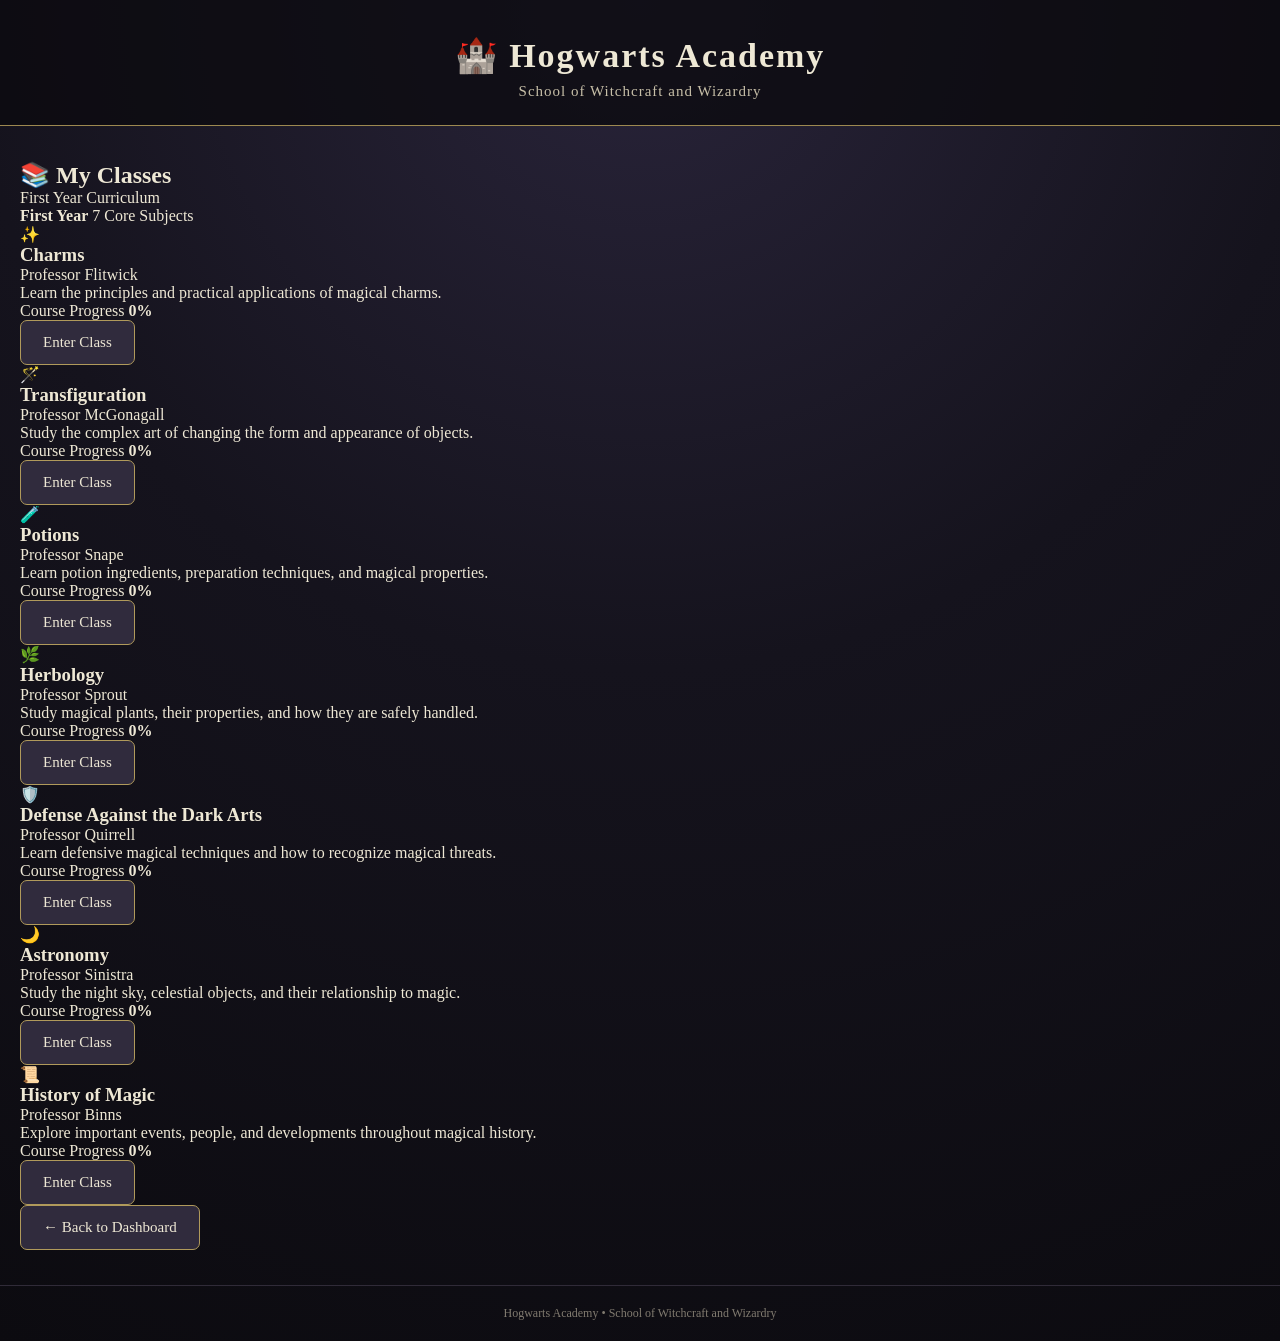
==== classes.html @ 238644bc "Create classes.html" ====
<!DOCTYPE html>
<html lang="en">
<head>
    <meta charset="UTF-8">
    <meta name="viewport" content="width=device-width, initial-scale=1.0">
    <title>Classes | Hogwarts Academy</title>
    <link rel="stylesheet" href="style.css">
</head>

<body>

    <header>
        <h1>🏰 Hogwarts Academy</h1>
        <p>School of Witchcraft and Wizardry</p>
    </header>

    <main>

        <section class="classes-page">

            <div class="page-heading">
                <h2>📚 My Classes</h2>
                <p>First Year Curriculum</p>
            </div>

            <div class="year-status">
                <strong>First Year</strong>
                <span>7 Core Subjects</span>
            </div>

            <div class="class-grid">

                <!-- CHARMS -->
                <article class="class-card">
                    <div class="class-icon">✨</div>
                    <h3>Charms</h3>
                    <p class="professor">Professor Flitwick</p>
                    <p class="class-description">
                        Learn the principles and practical applications of magical charms.
                    </p>

                    <div class="class-progress">
                        <span>Course Progress</span>
                        <strong>0%</strong>
                    </div>

                    <div class="progress-bar">
                        <div class="progress-fill"></div>
                    </div>

                    <button onclick="enterClass('Charms')">
                        Enter Class
                    </button>
                </article>

                <!-- TRANSFIGURATION -->
                <article class="class-card">
                    <div class="class-icon">🪄</div>
                    <h3>Transfiguration</h3>
                    <p class="professor">Professor McGonagall</p>
                    <p class="class-description">
                        Study the complex art of changing the form and appearance of objects.
                    </p>

                    <div class="class-progress">
                        <span>Course Progress</span>
                        <strong>0%</strong>
                    </div>

                    <div class="progress-bar">
                        <div class="progress-fill"></div>
                    </div>

                    <button onclick="enterClass('Transfiguration')">
                        Enter Class
                    </button>
                </article>

                <!-- POTIONS -->
                <article class="class-card">
                    <div class="class-icon">🧪</div>
                    <h3>Potions</h3>
                    <p class="professor">Professor Snape</p>
                    <p class="class-description">
                        Learn potion ingredients, preparation techniques, and magical properties.
                    </p>

                    <div class="class-progress">
                        <span>Course Progress</span>
                        <strong>0%</strong>
                    </div>

                    <div class="progress-bar">
                        <div class="progress-fill"></div>
                    </div>

                    <button onclick="enterClass('Potions')">
                        Enter Class
                    </button>
                </article>

                <!-- HERBOLOGY -->
                <article class="class-card">
                    <div class="class-icon">🌿</div>
                    <h3>Herbology</h3>
                    <p class="professor">Professor Sprout</p>
                    <p class="class-description">
                        Study magical plants, their properties, and how they are safely handled.
                    </p>

                    <div class="class-progress">
                        <span>Course Progress</span>
                        <strong>0%</strong>
                    </div>

                    <div class="progress-bar">
                        <div class="progress-fill"></div>
                    </div>

                    <button onclick="enterClass('Herbology')">
                        Enter Class
                    </button>
                </article>

                <!-- DEFENSE AGAINST THE DARK ARTS -->
                <article class="class-card">
                    <div class="class-icon">🛡️</div>
                    <h3>Defense Against the Dark Arts</h3>
                    <p class="professor">Professor Quirrell</p>
                    <p class="class-description">
                        Learn defensive magical techniques and how to recognize magical threats.
                    </p>

                    <div class="class-progress">
                        <span>Course Progress</span>
                        <strong>0%</strong>
                    </div>

                    <div class="progress-bar">
                        <div class="progress-fill"></div>
                    </div>

                    <button onclick="enterClass('Defense Against the Dark Arts')">
                        Enter Class
                    </button>
                </article>

                <!-- ASTRONOMY -->
                <article class="class-card">
                    <div class="class-icon">🌙</div>
                    <h3>Astronomy</h3>
                    <p class="professor">Professor Sinistra</p>
                    <p class="class-description">
                        Study the night sky, celestial objects, and their relationship to magic.
                    </p>

                    <div class="class-progress">
                        <span>Course Progress</span>
                        <strong>0%</strong>
                    </div>

                    <div class="progress-bar">
                        <div class="progress-fill"></div>
                    </div>

                    <button onclick="enterClass('Astronomy')">
                        Enter Class
                    </button>
                </article>

                <!-- HISTORY OF MAGIC -->
                <article class="class-card">
                    <div class="class-icon">📜</div>
                    <h3>History of Magic</h3>
                    <p class="professor">Professor Binns</p>
                    <p class="class-description">
                        Explore important events, people, and developments throughout magical history.
                    </p>

                    <div class="class-progress">
                        <span>Course Progress</span>
                        <strong>0%</strong>
                    </div>

                    <div class="progress-bar">
                        <div class="progress-fill"></div>
                    </div>

                    <button onclick="enterClass('History of Magic')">
                        Enter Class
                    </button>
                </article>

            </div>

            <div class="back-area">
                <button onclick="goBack()">← Back to Dashboard</button>
            </div>

        </section>

    </main>

    <footer>
        <p>Hogwarts Academy • School of Witchcraft and Wizardry</p>
    </footer>

    <script>
        function enterClass(className) {
            alert(className + " lessons will be available soon!");
        }

        function goBack() {
            window.location.href = "dashboard.html";
        }
    </script>

</body>
</html>
---- style.css ----
* {
    box-sizing: border-box;
    margin: 0;
    padding: 0;
}

body {
    min-height: 100vh;
    font-family: Georgia, "Times New Roman", serif;
    background:
        radial-gradient(circle at top, #29243a 0%, #15131d 45%, #0c0b10 100%);
    color: #eee8d5;
    display: flex;
    flex-direction: column;
}

header {
    text-align: center;
    padding: 35px 20px 25px;
    background: rgba(12, 11, 16, 0.8);
    border-bottom: 1px solid #9d8950;
}

header h1 {
    font-size: 34px;
    letter-spacing: 2px;
    margin-bottom: 8px;
}

header p {
    color: #c7bfa8;
    font-size: 15px;
    letter-spacing: 1px;
}

main {
    flex: 1;
    width: 100%;
    padding: 35px 20px;
}

footer {
    text-align: center;
    padding: 20px;
    color: #817b70;
    font-size: 12px;
    border-top: 1px solid #302b38;
}


/* =========================
   HOMEPAGE
   ========================= */

.welcome {
    width: 100%;
    max-width: 650px;
    margin: 80px auto;
    padding: 55px 30px;
    text-align: center;
    background: rgba(27, 25, 36, 0.95);
    border: 1px solid #9d8950;
    border-radius: 14px;
    box-shadow: 0 20px 60px rgba(0, 0, 0, 0.5);
}

.welcome h2 {
    font-size: 30px;
    margin-bottom: 15px;
}

.welcome p {
    color: #c7bfa8;
    margin-bottom: 30px;
}


/* =========================
   BUTTONS
   ========================= */

button {
    font-family: Georgia, "Times New Roman", serif;
    font-size: 15px;
    color: #eee8d5;
    background: #302b3d;
    border: 1px solid #b09a5b;
    border-radius: 7px;
    padding: 13px 22px;
    cursor: pointer;
    transition: 0.2s ease;
}

button:hover {
    background: #443d55;
    transform: translateY(-2px);
}


/* =========================
   CHARACTER CREATION
   ========================= */

.character-creation {
    width: 100%;
    max-width: 650px;
    margin: 20px auto;
    padding: 35px 25px;
    background: rgba(27, 25, 36, 0.96);
    border: 1px solid #9d8950;
    border-radius: 14px;
    box-shadow: 0 20px 60px rgba(0, 0, 0, 0.45);
}

.character-creation h2 {
    text-align: center;
    font-size: 30px;
    margin-bottom: 10px;
}

.subtitle {
    text-align: center;
    color: #aaa395;
    margin-bottom: 30px;
}

.character-creation form {
    display: flex;
    flex-direction: column;
    gap: 10px;
}

.character-creation label {
    margin-top: 10px;
    color: #d8cda9;
    font-size: 14px;
}

.character-creation input,
.character-creation select {
    width: 100%;
    padding: 13px;
    border-radius: 6px;
    border: 1px solid #50495d;
    background: #111018;
    color: #eee8d5;
    font-family: Georgia, "Times New Roman", serif;
    font-size: 15px;
}

.character-creation input:focus,
.character-creation select:focus {
    outline: none;
    border-color: #b09a5b;
}

.character-creation button {
    margin-top: 25px;
}


/* =========================
   DASHBOARD
   ========================= */

.dashboard {
    width: 100%;
    max-width: 950px;
    margin: 0 auto;
}

.dashboard h2 {
    text-align: center;
    font-size: 32px;
    margin-bottom: 8px;
}

#studentInfo {
    text-align: center;
    color: #c8b77f;
    font-size: 16px;
    margin-bottom: 35px;
}

.dashboard-grid {
    display: grid;
    grid-template-columns: repeat(3, 1fr);
    gap: 16px;
}

.dashboard-grid button {
    min-height: 150px;
    padding: 22px 15px;
    display: flex;
    flex-direction: column;
    justify-content: center;
    align-items: center;
    gap: 8px;
    background: rgba(27, 25, 36, 0.95);
}

.dashboard-grid button:first-line {
    font-size: 30px;
}

.dashboard-grid span {
    font-size: 17px;
    font-weight: bold;
}

.dashboard-grid small {
    color: #989184;
    font-size: 12px;
    line-height: 1.4;
}


/* =========================
   MOBILE
   ========================= */

@media (max-width: 700px) {

    header {
        padding: 25px 15px 20px;
    }

    header h1 {
        font-size: 27px;
    }

    main {
        padding: 25px 15px;
    }

    .welcome {
        margin: 45px auto;
        padding: 40px 20px;
    }

    .welcome h2 {
        font-size: 25px;
    }

    .dashboard h2 {
        font-size: 27px;
    }

    .dashboard-grid {
        grid-template-columns: repeat(2, 1fr);
        gap: 12px;
    }

    .dashboard-grid button {
        min-height: 135px;
        padding: 15px 8px;
    }

    .dashboard-grid span {
        font-size: 15px;
    }

    .dashboard-grid small {
        font-size: 11px;
    }

}


/* =========================
   SMALL PHONES
   ========================= */

@media (max-width: 420px) {

    .dashboard-grid {
        grid-template-columns: 1fr;
    }

}
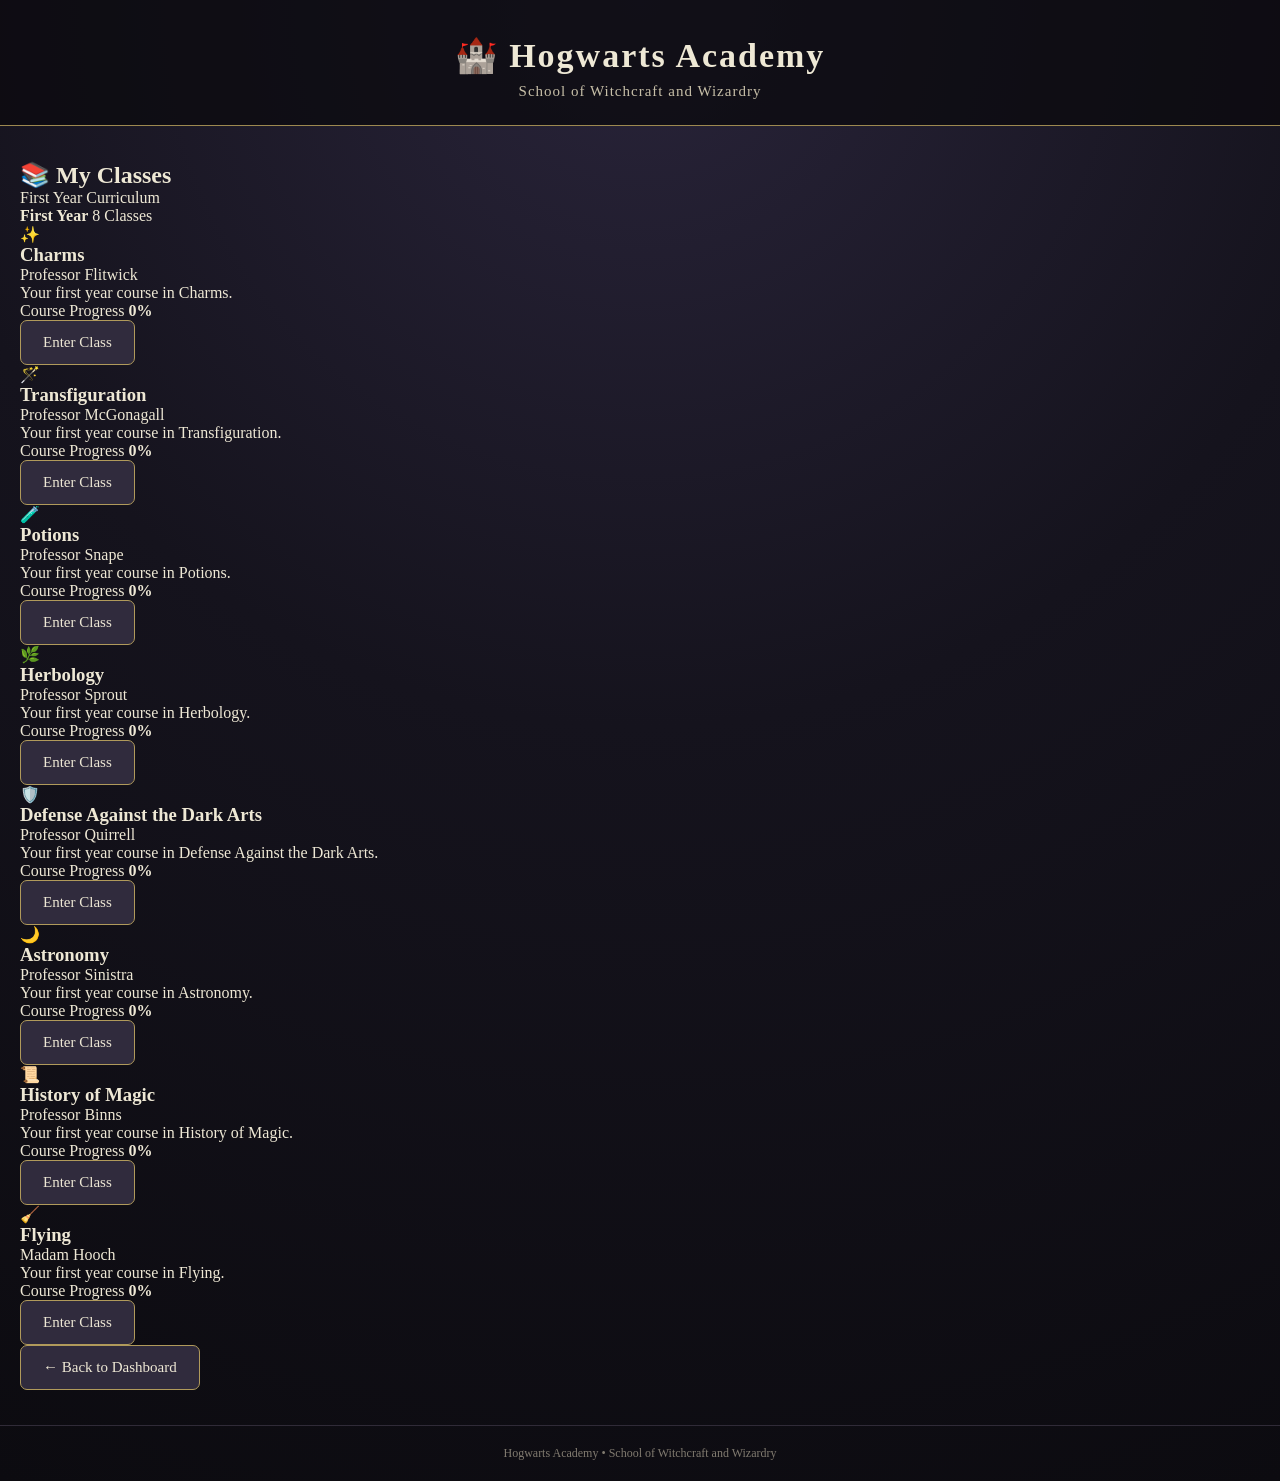
==== commit 552c8315: "Update classes.html" ====
--- a/classes.html
+++ b/classes.html
@@ -5,215 +5,201 @@
     <meta name="viewport" content="width=device-width, initial-scale=1.0">
     <title>Classes | Hogwarts Academy</title>
     <link rel="stylesheet" href="style.css">
+    <script src="curriculum.js"></script>
 </head>
-
 <body>
-
     <header>
         <h1>🏰 Hogwarts Academy</h1>
         <p>School of Witchcraft and Wizardry</p>
     </header>
-
     <main>
-
         <section class="classes-page">
-
             <div class="page-heading">
                 <h2>📚 My Classes</h2>
-                <p>First Year Curriculum</p>
-            </div>
-
+                <p id="yearSubtitle">Your Hogwarts Curriculum</p>
+            </div>
             <div class="year-status">
-                <strong>First Year</strong>
-                <span>7 Core Subjects</span>
-            </div>
-
-            <div class="class-grid">
-
-                <!-- CHARMS -->
-                <article class="class-card">
-                    <div class="class-icon">✨</div>
-                    <h3>Charms</h3>
-                    <p class="professor">Professor Flitwick</p>
-                    <p class="class-description">
-                        Learn the principles and practical applications of magical charms.
-                    </p>
-
-                    <div class="class-progress">
-                        <span>Course Progress</span>
-                        <strong>0%</strong>
-                    </div>
-
-                    <div class="progress-bar">
-                        <div class="progress-fill"></div>
-                    </div>
-
-                    <button onclick="enterClass('Charms')">
-                        Enter Class
-                    </button>
-                </article>
-
-                <!-- TRANSFIGURATION -->
-                <article class="class-card">
-                    <div class="class-icon">🪄</div>
-                    <h3>Transfiguration</h3>
-                    <p class="professor">Professor McGonagall</p>
-                    <p class="class-description">
-                        Study the complex art of changing the form and appearance of objects.
-                    </p>
-
-                    <div class="class-progress">
-                        <span>Course Progress</span>
-                        <strong>0%</strong>
-                    </div>
-
-                    <div class="progress-bar">
-                        <div class="progress-fill"></div>
-                    </div>
-
-                    <button onclick="enterClass('Transfiguration')">
-                        Enter Class
-                    </button>
-                </article>
-
-                <!-- POTIONS -->
-                <article class="class-card">
-                    <div class="class-icon">🧪</div>
-                    <h3>Potions</h3>
-                    <p class="professor">Professor Snape</p>
-                    <p class="class-description">
-                        Learn potion ingredients, preparation techniques, and magical properties.
-                    </p>
-
-                    <div class="class-progress">
-                        <span>Course Progress</span>
-                        <strong>0%</strong>
-                    </div>
-
-                    <div class="progress-bar">
-                        <div class="progress-fill"></div>
-                    </div>
-
-                    <button onclick="enterClass('Potions')">
-                        Enter Class
-                    </button>
-                </article>
-
-                <!-- HERBOLOGY -->
-                <article class="class-card">
-                    <div class="class-icon">🌿</div>
-                    <h3>Herbology</h3>
-                    <p class="professor">Professor Sprout</p>
-                    <p class="class-description">
-                        Study magical plants, their properties, and how they are safely handled.
-                    </p>
-
-                    <div class="class-progress">
-                        <span>Course Progress</span>
-                        <strong>0%</strong>
-                    </div>
-
-                    <div class="progress-bar">
-                        <div class="progress-fill"></div>
-                    </div>
-
-                    <button onclick="enterClass('Herbology')">
-                        Enter Class
-                    </button>
-                </article>
-
-                <!-- DEFENSE AGAINST THE DARK ARTS -->
-                <article class="class-card">
-                    <div class="class-icon">🛡️</div>
-                    <h3>Defense Against the Dark Arts</h3>
-                    <p class="professor">Professor Quirrell</p>
-                    <p class="class-description">
-                        Learn defensive magical techniques and how to recognize magical threats.
-                    </p>
-
-                    <div class="class-progress">
-                        <span>Course Progress</span>
-                        <strong>0%</strong>
-                    </div>
-
-                    <div class="progress-bar">
-                        <div class="progress-fill"></div>
-                    </div>
-
-                    <button onclick="enterClass('Defense Against the Dark Arts')">
-                        Enter Class
-                    </button>
-                </article>
-
-                <!-- ASTRONOMY -->
-                <article class="class-card">
-                    <div class="class-icon">🌙</div>
-                    <h3>Astronomy</h3>
-                    <p class="professor">Professor Sinistra</p>
-                    <p class="class-description">
-                        Study the night sky, celestial objects, and their relationship to magic.
-                    </p>
-
-                    <div class="class-progress">
-                        <span>Course Progress</span>
-                        <strong>0%</strong>
-                    </div>
-
-                    <div class="progress-bar">
-                        <div class="progress-fill"></div>
-                    </div>
-
-                    <button onclick="enterClass('Astronomy')">
-                        Enter Class
-                    </button>
-                </article>
-
-                <!-- HISTORY OF MAGIC -->
-                <article class="class-card">
-                    <div class="class-icon">📜</div>
-                    <h3>History of Magic</h3>
-                    <p class="professor">Professor Binns</p>
-                    <p class="class-description">
-                        Explore important events, people, and developments throughout magical history.
-                    </p>
-
-                    <div class="class-progress">
-                        <span>Course Progress</span>
-                        <strong>0%</strong>
-                    </div>
-
-                    <div class="progress-bar">
-                        <div class="progress-fill"></div>
-                    </div>
-
-                    <button onclick="enterClass('History of Magic')">
-                        Enter Class
-                    </button>
-                </article>
-
-            </div>
-
+                <strong id="yearName">Loading...</strong>
+                <span id="classCount">Loading classes...</span>
+            </div>
+            <div class="class-grid" id="classGrid">
+                <!-- Classes are created automatically by JavaScript -->
+            </div>
             <div class="back-area">
                 <button onclick="goBack()">← Back to Dashboard</button>
             </div>
-
         </section>
-
     </main>
-
     <footer>
         <p>Hogwarts Academy • School of Witchcraft and Wizardry</p>
     </footer>
-
     <script>
-        function enterClass(className) {
-            alert(className + " lessons will be available soon!");
-        }
-
+        // Get the student's current Hogwarts year
+        const currentYear =
+            parseInt(localStorage.getItem("currentYear")) || 1;
+        // Get the curriculum for that year
+        const currentCurriculum =
+            getCurriculumForYear(currentYear);
+        // Page elements
+        const yearName =
+            document.getElementById("yearName");
+        const yearSubtitle =
+            document.getElementById("yearSubtitle");
+        const classCount =
+            document.getElementById("classCount");
+        const classGrid =
+            document.getElementById("classGrid");
+        // Display year information
+        yearName.textContent =
+            currentCurriculum.name;
+        yearSubtitle.textContent =
+            currentCurriculum.name + " Curriculum";
+        // Combine core classes and special classes
+        const coreClasses =
+            currentCurriculum.core || [];
+        const specialClasses =
+            currentCurriculum.special || [];
+        const allClasses =
+            [...coreClasses, ...specialClasses];
+        // Display number of classes
+        classCount.textContent =
+            allClasses.length +
+            (allClasses.length === 1 ? " Class" : " Classes");
+        // Create a card for every class
+        allClasses.forEach(function(course) {
+            const card =
+                document.createElement("article");
+            card.className =
+                "class-card";
+            // Choose an icon
+            let icon = "📚";
+            if (course.id === "charms") {
+                icon = "✨";
+            }
+            else if (course.id === "transfiguration") {
+                icon = "🪄";
+            }
+            else if (course.id === "potions") {
+                icon = "🧪";
+            }
+            else if (course.id === "herbology") {
+                icon = "🌿";
+            }
+            else if (course.id === "defense") {
+                icon = "🛡️";
+            }
+            else if (course.id === "astronomy") {
+                icon = "🌙";
+            }
+            else if (course.id === "history") {
+                icon = "📜";
+            }
+            else if (course.id === "flying") {
+                icon = "🧹";
+            }
+            // Create the class card
+            card.innerHTML = `
+                <div class="class-icon">
+                    ${icon}
+                </div>
+                <h3>
+                    ${course.name}
+                </h3>
+                <p class="professor">
+                    ${course.professor}
+                </p>
+                <p class="class-description">
+                    Your ${currentCurriculum.name.toLowerCase()}
+                    course in ${course.name}.
+                </p>
+                <div class="class-progress">
+                    <span>
+                        Course Progress
+                    </span>
+                    <strong>
+                        0%
+                    </strong>
+                </div>
+                <div class="progress-bar">
+                    <div
+                        class="progress-fill"
+                        style="width: 0%;">
+                    </div>
+                </div>
+                <button
+                    onclick="enterClass('${course.id}')">
+                    Enter Class
+                </button>
+            `;
+            classGrid.appendChild(card);
+        });
+        // Display electives if the student has them
+        const selectedElectives =
+            JSON.parse(
+                localStorage.getItem("selectedElectives")
+            ) || [];
+        if (
+            selectedElectives.length > 0 &&
+            currentYear >= 3
+        ) {
+            selectedElectives.forEach(function(elective) {
+                const card =
+                    document.createElement("article");
+                card.className =
+                    "class-card";
+                card.innerHTML = `
+                    <div class="class-icon">
+                        📖
+                    </div>
+                    <h3>
+                        ${elective}
+                    </h3>
+                    <p class="professor">
+                        Elective Course
+                    </p>
+                    <p class="class-description">
+                        Your chosen elective course.
+                    </p>
+                    <div class="class-progress">
+                        <span>
+                            Course Progress
+                        </span>
+                        <strong>
+                            0%
+                        </strong>
+                    </div>
+                    <div class="progress-bar">
+                        <div
+                            class="progress-fill"
+                            style="width: 0%;">
+                        </div>
+                    </div>
+                    <button
+                        onclick="enterElective('${elective}')">
+                        Enter Class
+                    </button>
+                `;
+                classGrid.appendChild(card);
+            });
+        }
+        // Enter a normal class
+        function enterClass(classId) {
+            alert(
+                "This course will open soon!"
+            );
+        }
+        // Enter an elective
+        function enterElective(electiveName) {
+            alert(
+                electiveName +
+                " will open soon!"
+            );
+        }
+        // Return to dashboard
         function goBack() {
-            window.location.href = "dashboard.html";
+            window.location.href =
+                "dashboard.html";
         }
     </script>
-
 </body>
 </html>
